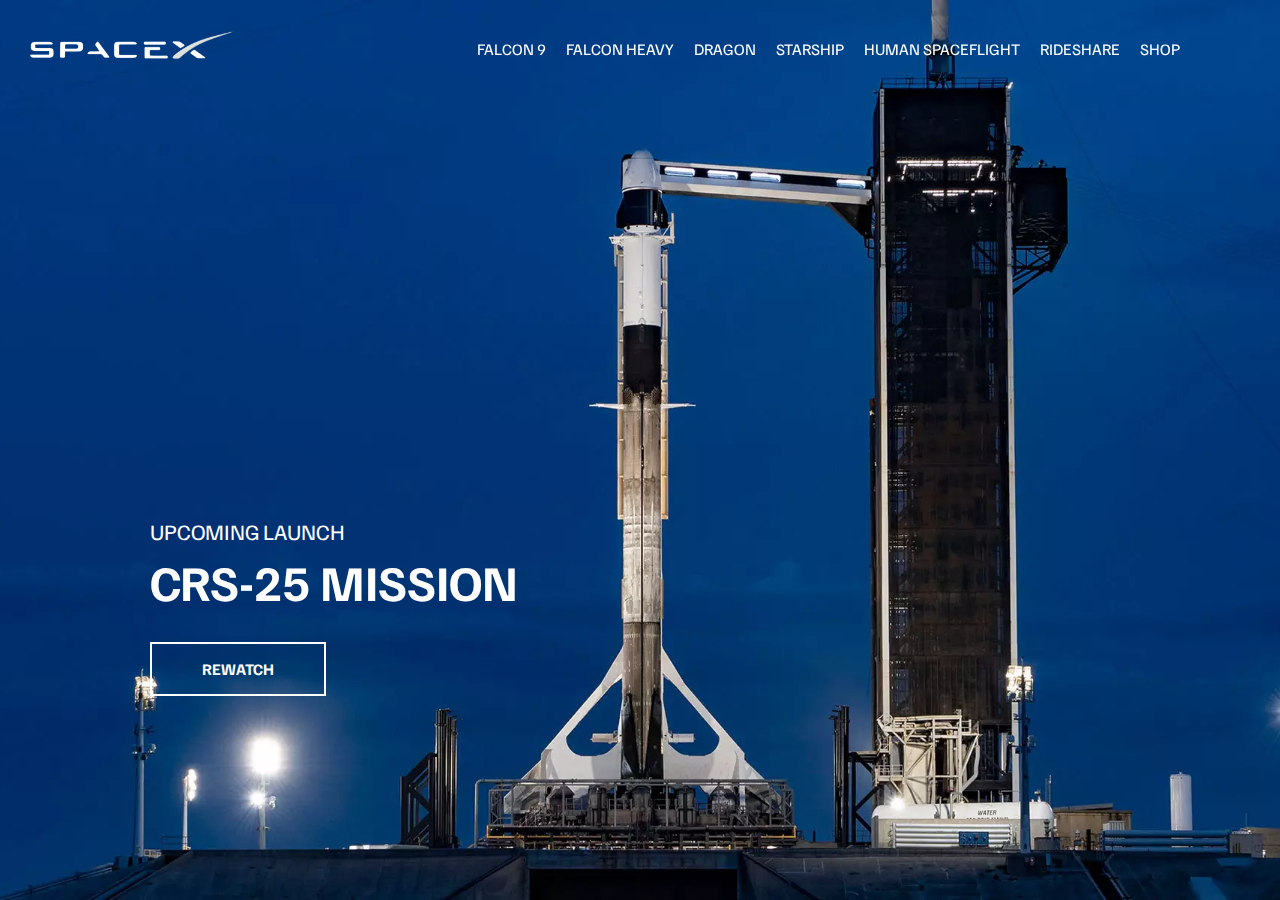
==== index.html @ 3e088419 "Header" ====
<!DOCTYPE html>
<html lang="en">
  <head>
    <meta charset="UTF-8" />
    <meta name="viewport" content="width=device-width, initial-scale=1.0" />
    <link rel="stylesheet" href="css/style.css" />
    <script src="js/script.js" defer></script>
    <title>SpaceX</title>
  </head>
  <body>
    <header class="main-header">
      <div class="logo">
        <a href="index.html">
          <img src="img/logo.png" alt="SpaceX" />
        </a>
      </div>
      <nav class="desktop-main-menu">
        <ul>
          <li><a href="falcon9.html">Falcon 9</a></li>
          <li><a href="falcon-heavy.html">Falcon Heavy</a></li>
          <li><a href="dragon.html">Dragon</a></li>
          <li><a href="#">Starship</a></li>
          <li><a href="#">Human Spaceflight</a></li>
          <li><a href="#">Rideshare</a></li>
          <li><a href="#">Shop</a></li>
        </ul>
      </nav>
    </header>

    <!-- Section A -->
    <section class="section-a">
      <div class="section-inner">
        <h4>Upcoming Launch</h4>
        <h2>crs-25 mission</h2>
        <div class="btn">
          <div class="hover"></div>
          <span>Rewatch</span>
        </div>
      </div>
    </section>
  </body>
</html>
---- css/style.css ----
@import url("https://fonts.googleapis.com/css2?family=Familjen+Grotesk:wght@400;600;700&display=swap");

*,
*::before,
*::after {
  margin: 0;
  padding: 0;
  box-sizing: border-box;
}

body {
  font-family: "Familjen Grotesk", sans-serif;
  background: #000;
  color: #fff;
}

a {
  text-decoration: none;
  color: #fff;
}
ul {
  list-style: none;
}

/*Header */
.main-header {
  position: fixed;
  top: 0;
  left: 0;
  width: 100%;
  z-index: 3;
  display: flex;
  justify-content: space-between;
  align-items: center;
  text-transform: uppercase;
  height: 100px;
  padding: 0 30px;
}

/* Logo */
.logo {
  width: 210px;
  height: auto;
}

.logo img {
  display: block;
  width: 100%;
  height: auto;
}

/* Desktop menu */
.desktop-main-menu {
  margin-right: 50px;
}

.desktop-main-menu ul {
  display: flex;
}

.desktop-main-menu ul li {
  position: relative;
  margin-right: 20px;
  padding-bottom: 2px;
}

/* Menu item bottom border */
.desktop-main-menu ul li a::after {
  content: "";
  position: absolute;
  bottom: 0;
  left: 0;
  width: 100%;
  height: 1px;
  background: #fff;
  transform: scaleX(0);
  transition: transform 0.6s cubic-bezier(0.19, 1, 0.22, 1);
  transform-origin: right center;
}

.desktop-main-menu ul li a:hover::after {
  transform: scaleX(1);
  transform-origin: left center;
  transition-duration: 0.4s;
}

/* Sections */
section {
  position: relative;
  height: 100vh;
  background-position: center center;
  background-repeat: no-repeat;
  background-size: cover;
  text-transform: uppercase;
}

.section-inner {
  position: absolute;
  bottom: 200px;
  left: 150px;
  max-width: 560px;
}

.section-inner h4 {
  font-size: 22px;
  margin-bottom: 5px;
  font-weight: 300;
}

.section-inner h2 {
  font-size: 50px;
  font-weight: 700;
  margin-bottom: 20px;
}

/* Background images */
.section-a {
  background-image: url("../img//section-a.webp");
}

.btn {
  position: relative;
  display: inline-block;
  cursor: pointer;
  text-align: center;
  min-width: 130px;
  padding: 15px 50px;
  margin-top: 10px;
  border: 2px solid #fff;
  text-transform: uppercase;
  font-weight: bold;
  overflow: hidden;
  z-index: 2;
}
.btn:hover span {
  color: #000;
}

.btn .hover {
  position: absolute;
  top: 0;
  left: 0;
  width: 100%;
  height: 100%;
  background-color: #fff;
  color: #000;
  z-index: -1;
  transform: translateY(100%);
  transition: transform 0.6s cubic-bezier(0.19, 1, 0.22, 1);
}

.btn:hover .hover {
  transform: translateY(0);
}

/* Animations */
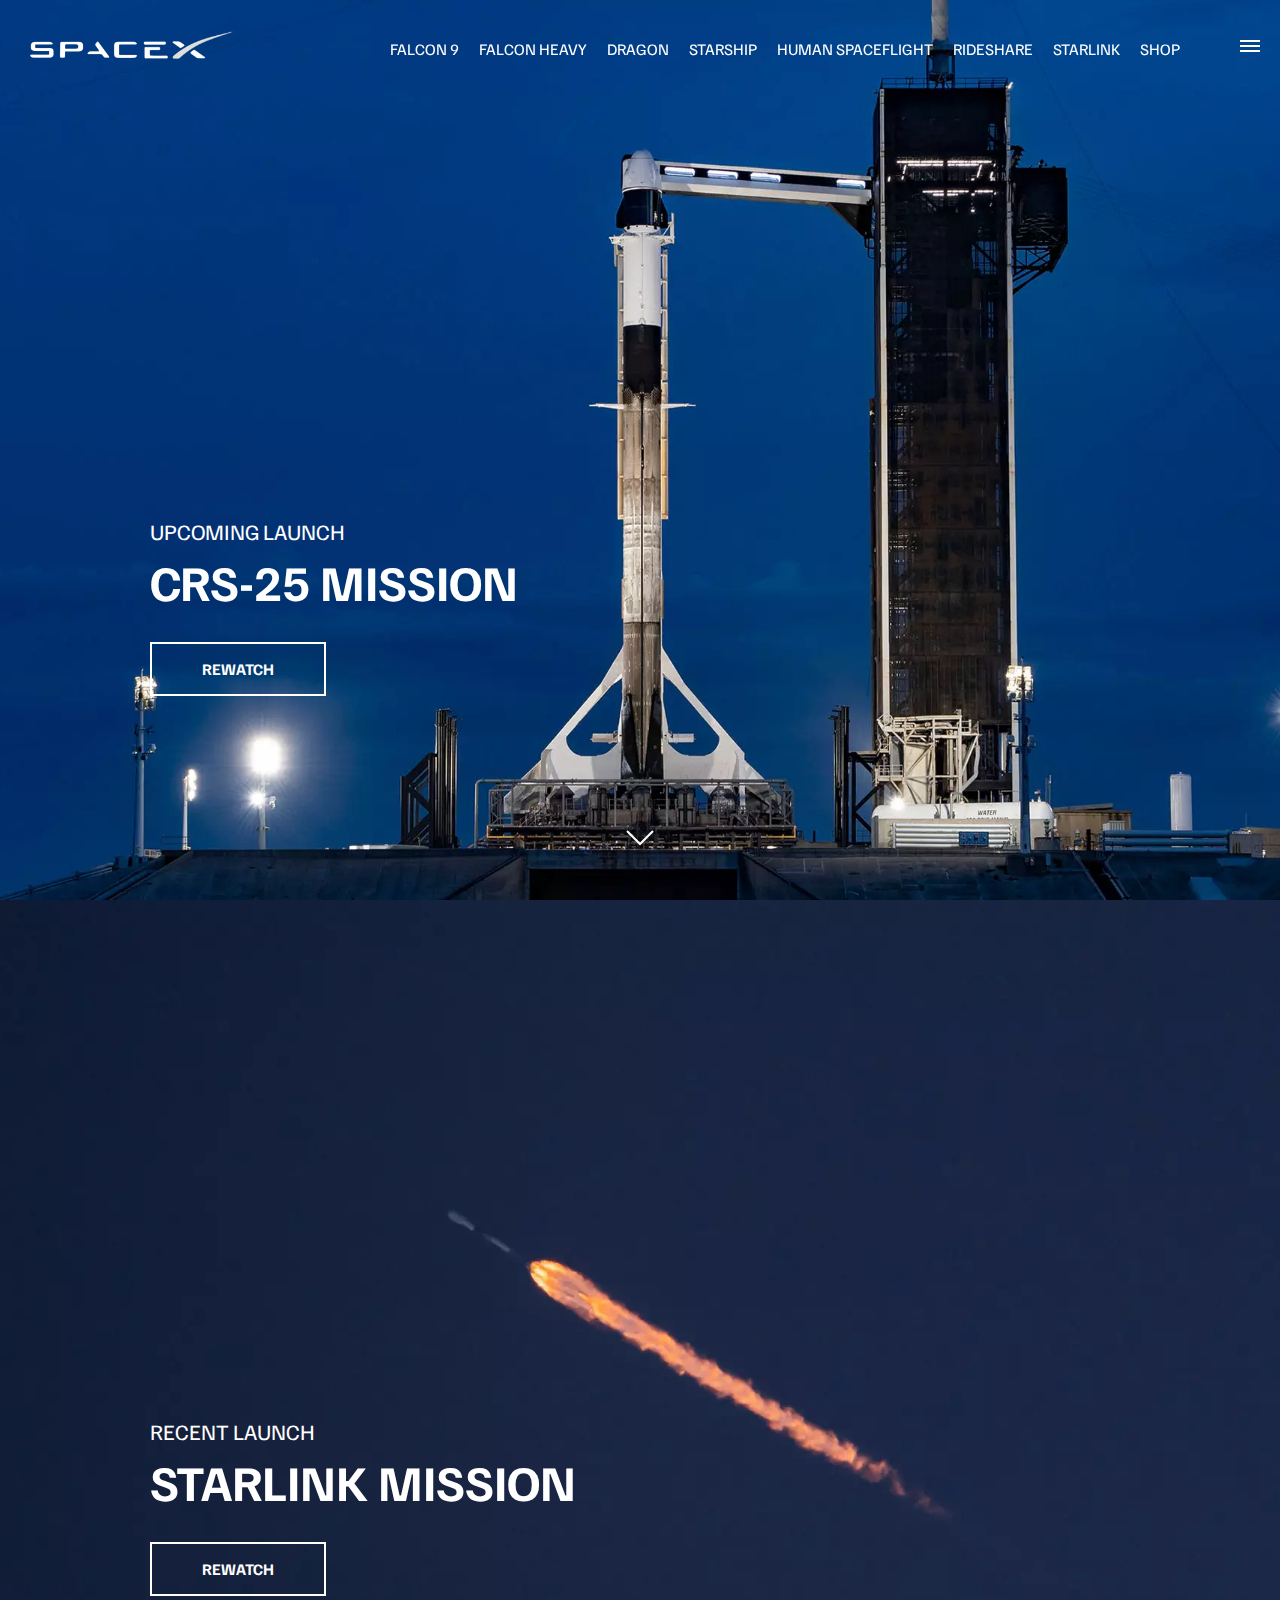
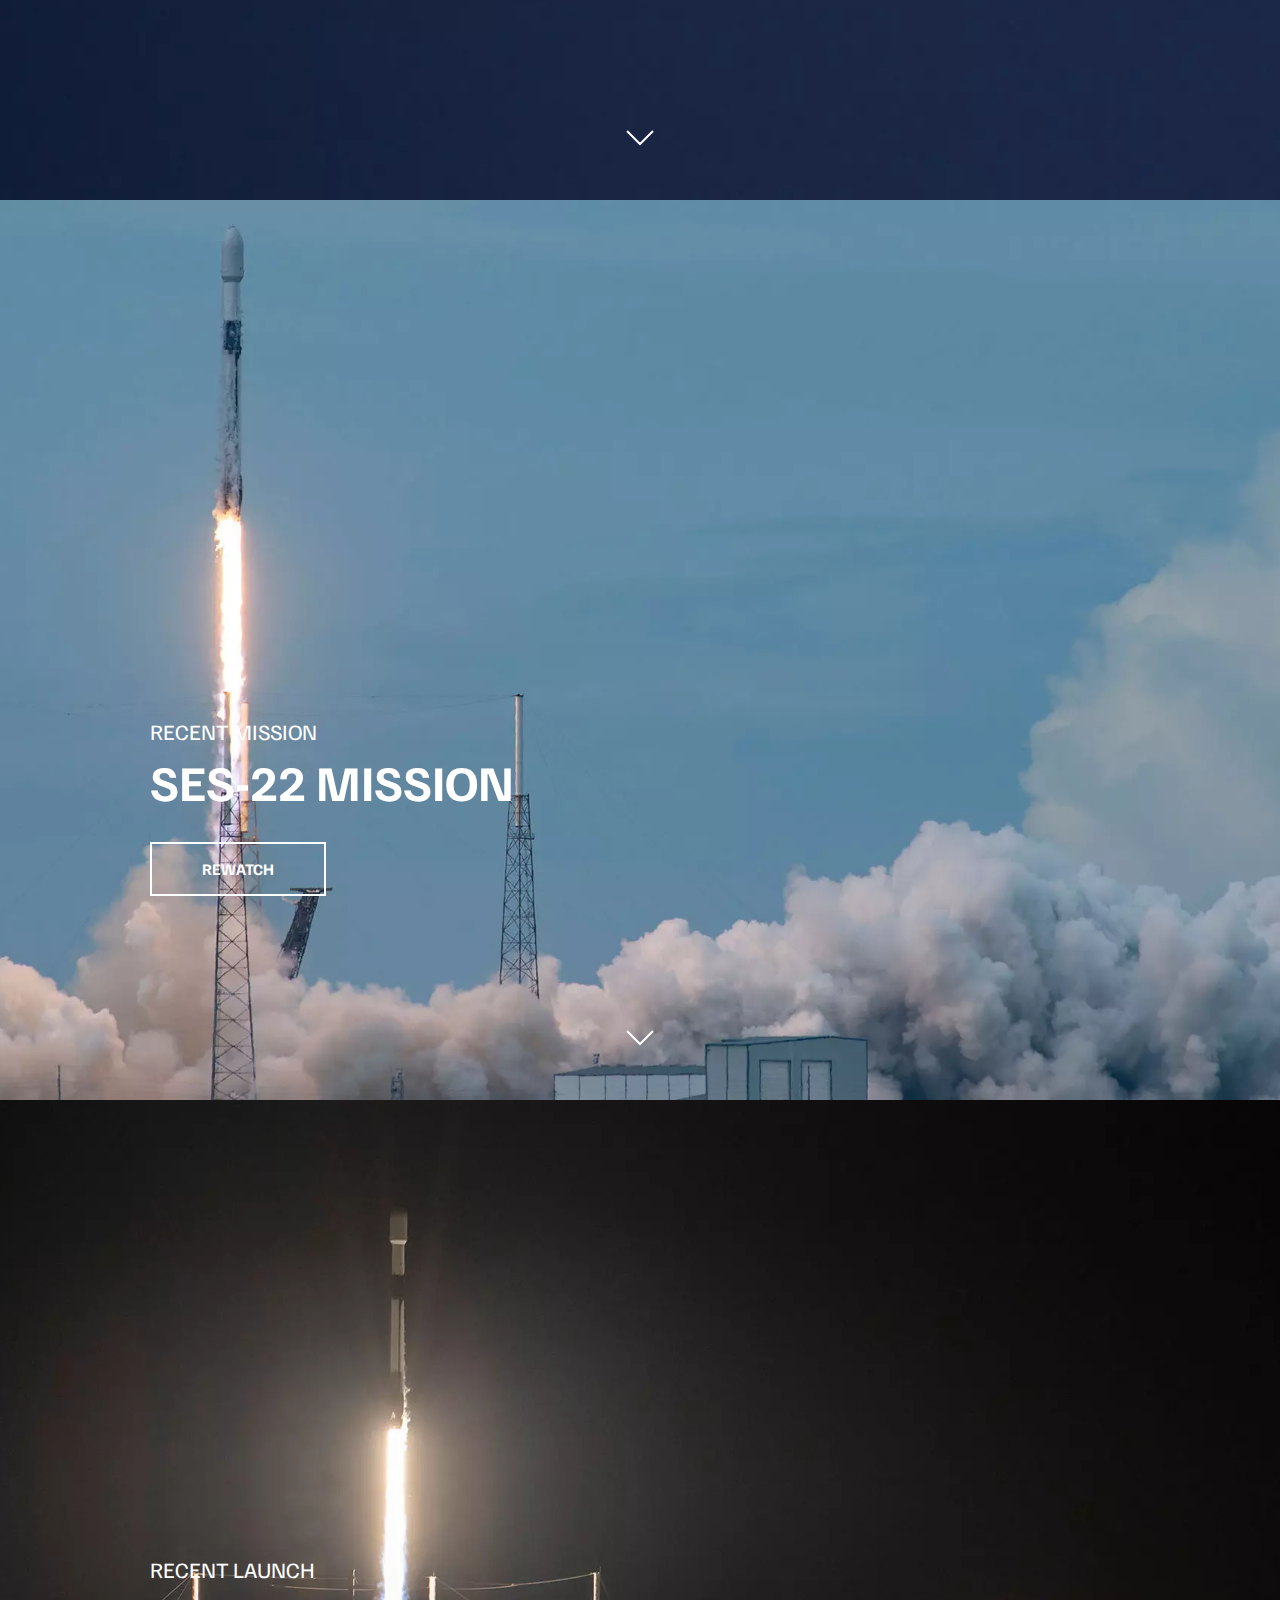
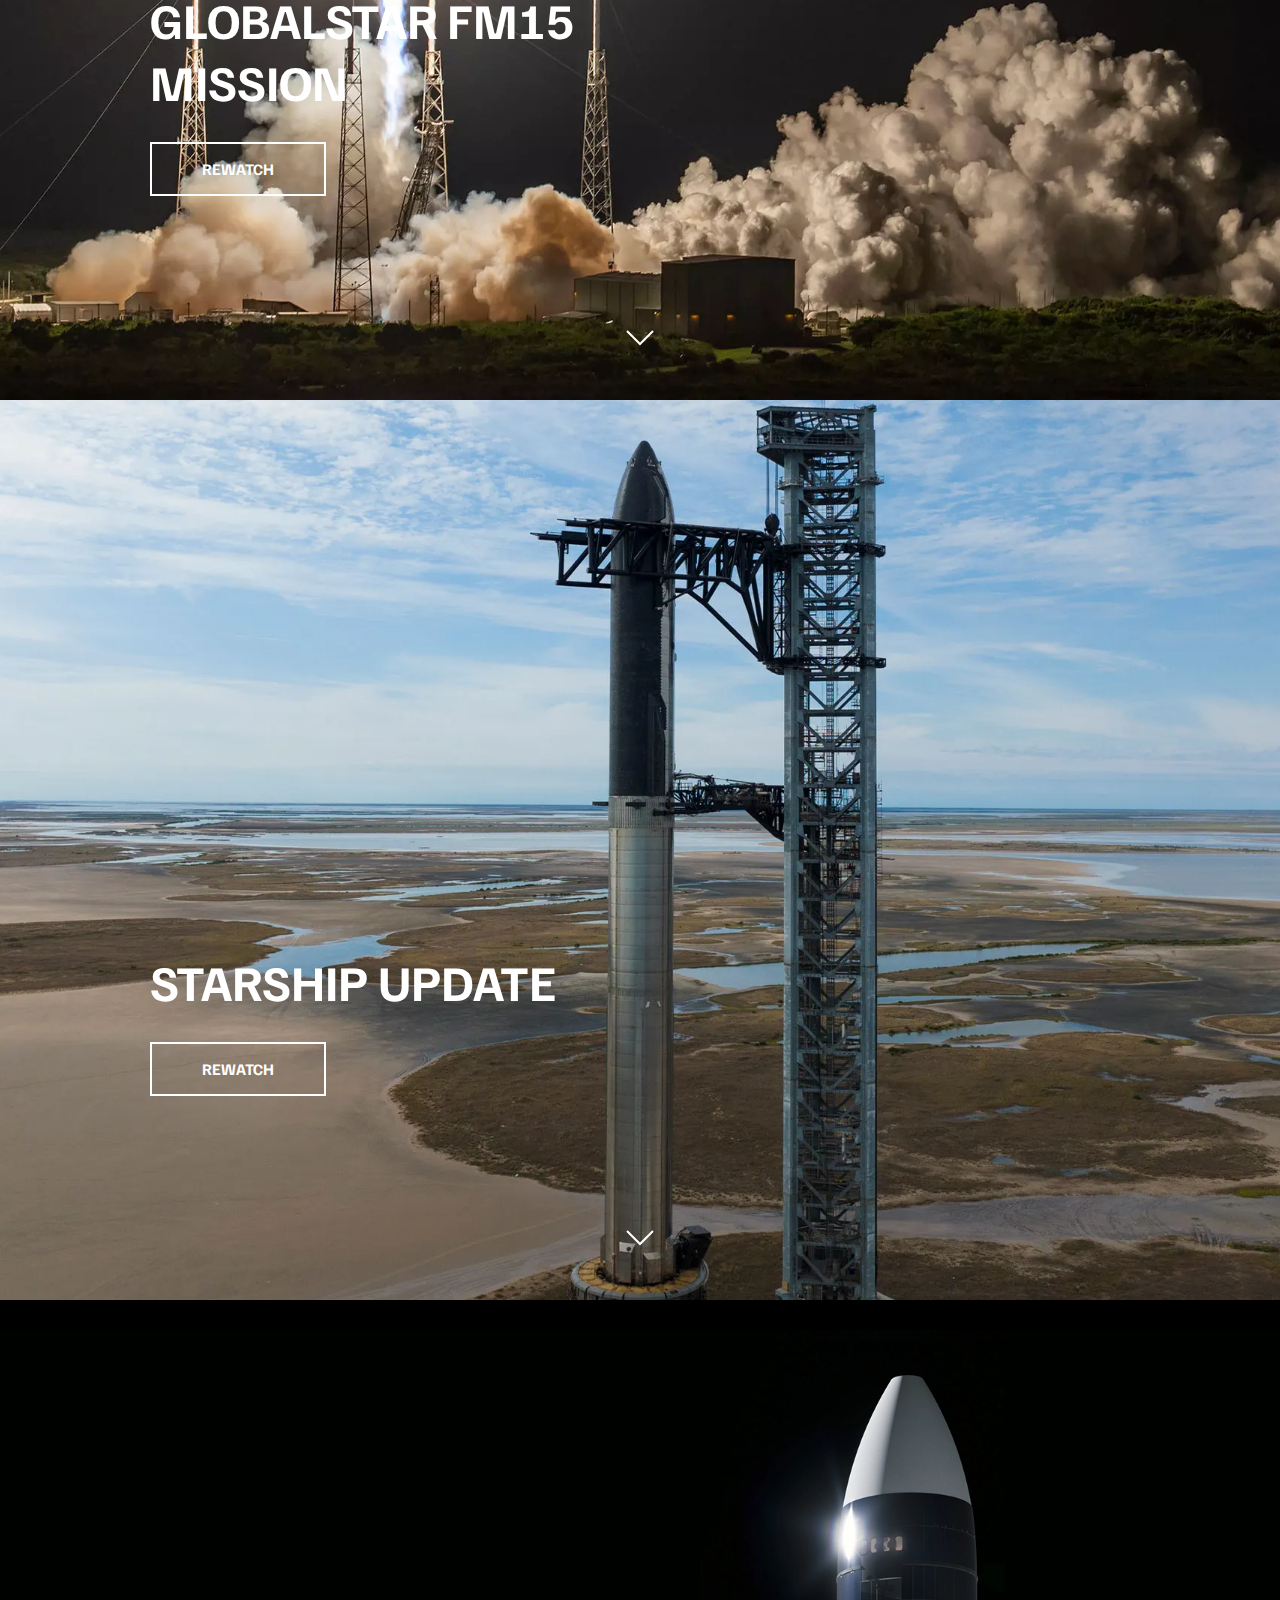
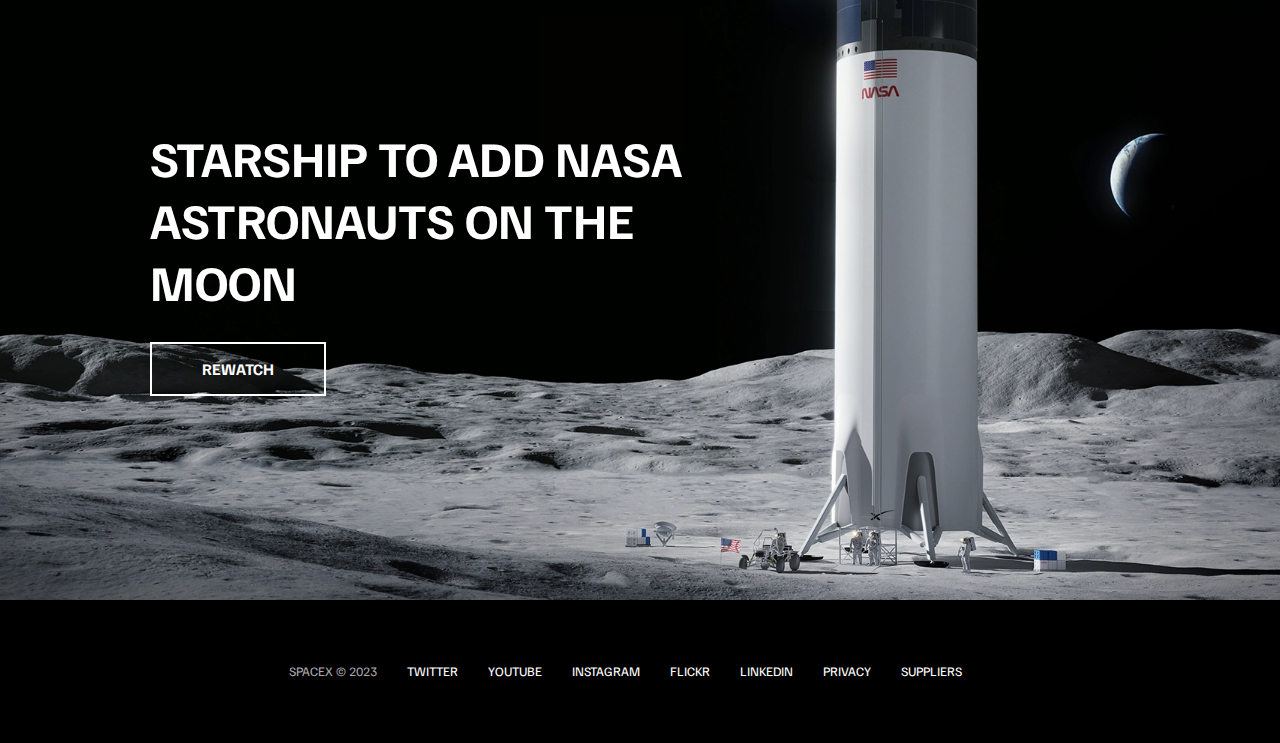
==== commit 3a440b8b: "Home Page" ====
--- a/index.html
+++ b/index.html
@@ -8,6 +8,26 @@
     <title>SpaceX</title>
   </head>
   <body>
+    <div id="overlay"></div>
+    <div id="mobile-menu" class="mobile-main-menu">
+      <ul>
+        <li><a href="#">Mission</a></li>
+        <li><a href="#">Launches</a></li>
+        <li><a href="#">Careers</a></li>
+        <li><a href="#">Updates</a></li>
+        <li><a href="#">Shop</a></li>
+
+        <li class="mobile-only"><a href="falcon9.html">Falcon 9</a></li>
+        <li class="mobile-only">
+          <a href="falcon-heavy.html">Falcon Heavy</a>
+        </li>
+        <li class="mobile-only"><a href="dragon.html">Dragon</a></li>
+        <li class="mobile-only"><a href="#">Starship</a></li>
+        <li class="mobile-only"><a href="#">Human Spaceflight</a></li>
+        <li class="mobile-only"><a href="#">Rideshare</a></li>
+        <li class="mobile-only"><a href="#">Starlink</a></li>
+      </ul>
+    </div>
     <header class="main-header">
       <div class="logo">
         <a href="index.html">
@@ -22,21 +42,149 @@
           <li><a href="#">Starship</a></li>
           <li><a href="#">Human Spaceflight</a></li>
           <li><a href="#">Rideshare</a></li>
+          <li><a href="#">Starlink</a></li>
           <li><a href="#">Shop</a></li>
         </ul>
       </nav>
     </header>
+
+    <!-- Hamburger Menu -->
+    <button id="menu-btn" class="hamburger" type="button">
+      <span class="hamburger-top"></span>
+      <span class="hamburger-middle"></span>
+      <span class="hamburger-bottom"></span>
+    </button>
 
     <!-- Section A -->
     <section class="section-a">
       <div class="section-inner">
         <h4>Upcoming Launch</h4>
         <h2>crs-25 mission</h2>
-        <div class="btn">
+        <a href="#" class="btn">
           <div class="hover"></div>
           <span>Rewatch</span>
-        </div>
+        </a>
+      </div>
+      <div class="scroll-arrow">
+        <svg width="30px" height="20px">
+          <path
+            stroke="#ffffff"
+            fill="none"
+            stroke-width="2px"
+            d="M2.000,5.000 L15.000,18.000 L28.000,5.000 "
+          ></path>
+        </svg>
       </div>
     </section>
+
+    <!-- Section B -->
+    <section class="section-b">
+      <div class="section-inner">
+        <h4>Recent Launch</h4>
+        <h2>Starlink mission</h2>
+        <a href="#" class="btn">
+          <div class="hover"></div>
+          <span>Rewatch</span>
+        </a>
+      </div>
+      <div class="scroll-arrow">
+        <svg width="30px" height="20px">
+          <path
+            stroke="#ffffff"
+            fill="none"
+            stroke-width="2px"
+            d="M2.000,5.000 L15.000,18.000 L28.000,5.000 "
+          ></path>
+        </svg>
+      </div>
+    </section>
+
+    <!-- Section C -->
+    <section class="section-c">
+      <div class="section-inner">
+        <h4>Recent Mission</h4>
+        <h2>SES-22 mission</h2>
+        <a href="#" class="btn">
+          <div class="hover"></div>
+          <span>Rewatch</span>
+        </a>
+      </div>
+      <div class="scroll-arrow">
+        <svg width="30px" height="20px">
+          <path
+            stroke="#ffffff"
+            fill="none"
+            stroke-width="2px"
+            d="M2.000,5.000 L15.000,18.000 L28.000,5.000 "
+          ></path>
+        </svg>
+      </div>
+    </section>
+
+    <!-- Section D -->
+    <section class="section-d">
+      <div class="section-inner">
+        <h4>Recent Launch</h4>
+        <h2>Globalstar fm15 mission</h2>
+        <a href="#" class="btn">
+          <div class="hover"></div>
+          <span>Rewatch</span>
+        </a>
+      </div>
+      <div class="scroll-arrow">
+        <svg width="30px" height="20px">
+          <path
+            stroke="#ffffff"
+            fill="none"
+            stroke-width="2px"
+            d="M2.000,5.000 L15.000,18.000 L28.000,5.000 "
+          ></path>
+        </svg>
+      </div>
+    </section>
+
+    <!-- Section E -->
+    <section class="section-e">
+      <div class="section-inner">
+        <h2>Starship update</h2>
+        <a href="#" class="btn">
+          <div class="hover"></div>
+          <span>Rewatch</span>
+        </a>
+      </div>
+      <div class="scroll-arrow">
+        <svg width="30px" height="20px">
+          <path
+            stroke="#ffffff"
+            fill="none"
+            stroke-width="2px"
+            d="M2.000,5.000 L15.000,18.000 L28.000,5.000 "
+          ></path>
+        </svg>
+      </div>
+    </section>
+
+    <!-- Section F -->
+    <section class="section-f">
+      <div class="section-inner">
+        <h2>Starship to add nasa astronauts on the moon</h2>
+        <a href="#" class="btn">
+          <div class="hover"></div>
+          <span>Rewatch</span>
+        </a>
+      </div>
+    </section>
+    <footer>
+      <ul>
+        <li>SpaceX &copy; 2023</li>
+        <li><a href="#">Twitter</a></li>
+        <li><a href="#">YouTube</a></li>
+        <li><a href="#">Instagram</a></li>
+        <li><a href="#">Flickr</a></li>
+        <li><a href="#">LinkedIn</a></li>
+        <li><a href="#">Privacy</a></li>
+        <li><a href="#">Suppliers</a></li>
+      </ul>
+    </footer>
   </body>
 </html>
--- a/css/style.css
+++ b/css/style.css
@@ -105,17 +105,39 @@
   font-size: 22px;
   margin-bottom: 5px;
   font-weight: 300;
+  animation: fadeInUp 0.5s ease-in-out;
 }
 
 .section-inner h2 {
   font-size: 50px;
   font-weight: 700;
   margin-bottom: 20px;
-}
-
+  animation: fadeInUp 0.5s ease-in-out 0.2s;
+  animation-fill-mode: both; /* Stop form showing at start */
+}
+
+.section-inner a {
+  animation: fadeInUp 0.5s ease-in-out 0.4s;
+  animation-fill-mode: both;
+}
 /* Background images */
 .section-a {
   background-image: url("../img//section-a.webp");
+}
+.section-b {
+  background-image: url("../img//section-b.webp");
+}
+.section-c {
+  background-image: url("../img//section-c.webp");
+}
+.section-d {
+  background-image: url("../img//section-d.webp");
+}
+.section-e {
+  background-image: url("../img//section-e.webp");
+}
+.section-f {
+  background-image: url("../img//section-f.webp");
 }
 
 .btn {
@@ -153,4 +175,223 @@
   transform: translateY(0);
 }
 
+.scroll-arrow {
+  position: absolute;
+  bottom: 50px;
+  left: 50%;
+  transform: translateX(-50%);
+  animation: fadeBounce 5s infinite;
+}
+
+footer {
+  position: relative;
+  padding: 55px 0;
+}
+
+footer ul {
+  display: flex;
+  justify-content: center;
+  align-items: center;
+  flex-wrap: wrap;
+}
+
+footer ul li {
+  margin-right: 30px;
+  color: #aaa;
+  text-transform: uppercase;
+  font-size: 13px;
+  line-height: 2.5;
+}
+
+footer ul li a {
+  color: #fff;
+  transition: color 0.6s;
+}
+
+footer ul li a:hover {
+  color: #aaa;
+}
+
+/* Hamburger Menu */
+.hamburger {
+  position: fixed;
+  top: 40px;
+  right: 20px;
+  z-index: 10;
+  cursor: pointer;
+  width: 20px;
+  height: 20px;
+  background: none;
+  border: none;
+}
+
+.hamburger-top,
+.hamburger-middle,
+.hamburger-bottom {
+  position: absolute;
+  width: 20px;
+  height: 2px;
+  top: 0;
+  left: 0;
+  background: #fff;
+  transition: all 0.5s;
+}
+
+.hamburger-middle {
+  transform: translateY(5px);
+}
+
+.hamburger-bottom {
+  transform: translateY(10px);
+}
+
+/* Transition hamburger menu to X when open */
+.open {
+  transform: rotate(90deg);
+}
+
+.open .hamburger-top {
+  transform: rotate(45deg) translateY(6px) translateX(6px);
+}
+
+.open .hamburger-middle {
+  display: none;
+}
+
+.open .hamburger-bottom {
+  transform: rotate(-45deg) translateY(6px) translateX(-6px);
+}
+
+/* Overlay */
+.overlay-show {
+  position: fixed;
+  top: 0;
+  left: 0;
+  width: 100%;
+  height: 100%;
+  background-color: rgba(0, 0, 0, 0.5);
+  z-index: 3;
+}
+
+/* Stop body scroll */
+.stop-scrolling {
+  overflow: hidden;
+}
+
+/* Hide mobile main menu items */
+.mobile-only {
+  display: none;
+}
+
+/* Mobile Menu */
+.mobile-main-menu {
+  position: fixed;
+  top: 0;
+  right: 0;
+  width: 350px;
+  height: 100%;
+  background: #000;
+  z-index: 4;
+  display: flex;
+  align-items: center;
+  justify-content: center;
+  transform: translateX(100%);
+  transition: transform 0.6s cubic-bezier(0.19, 1, 0.22, 1);
+}
+
+/* Bring menu to right */
+.show-menu {
+  transform: translateX(0);
+}
+
+.mobile-main-menu ul {
+  display: flex;
+  flex-direction: column;
+  align-items: end;
+  justify-content: center;
+  padding: 50px;
+  width: 100%;
+}
+
+.mobile-main-menu ul li {
+  margin-bottom: 20px;
+  font-size: 18px;
+  text-transform: uppercase;
+  border-bottom: 1px #555 dotted;
+  width: 100%;
+  text-align: right;
+  padding-bottom: 8px;
+}
+
+.mobile-main-menu ul li a {
+  color: #fff;
+  transition: color 0.6s;
+}
+.mobile-main-menu ul li a:hover {
+  color: #aaa;
+}
+
 /* Animations */
+@keyframes fadeInUp {
+  0% {
+    opacity: 0;
+    transform: translateY(140px);
+  }
+  100% {
+    opacity: 1;
+    transform: translateY(0);
+  }
+}
+
+@keyframes fadeBounce {
+  0%,
+  20%,
+  50%,
+  80%,
+  100% {
+    opacity: 0;
+    transform: translateY(-20px);
+  }
+  40% {
+    opacity: 1;
+    transform: translateY(0);
+  }
+}
+
+/* Media Queries */
+@media (max-width: 960px) {
+  /* Hide desktop menu */
+  .desktop-main-menu {
+    display: none;
+  }
+  /* Show main mobile items menu */
+  .mobile-only {
+    display: block;
+  }
+}
+
+@media (max-width: 600px) {
+  .section-inner {
+    bottom: 75px;
+    left: 20px;
+  }
+  .section-inner h2 {
+    font-size: 40px;
+  }
+
+  footer ul li:first-child {
+    position: absolute;
+    top: 30px;
+    left: 50%;
+    transform: translateX(-50%);
+  }
+
+  footer ul li {
+    margin-right: 15px;
+  }
+
+  .logo {
+    width: 150px;
+    margin: auto;
+  }
+}
